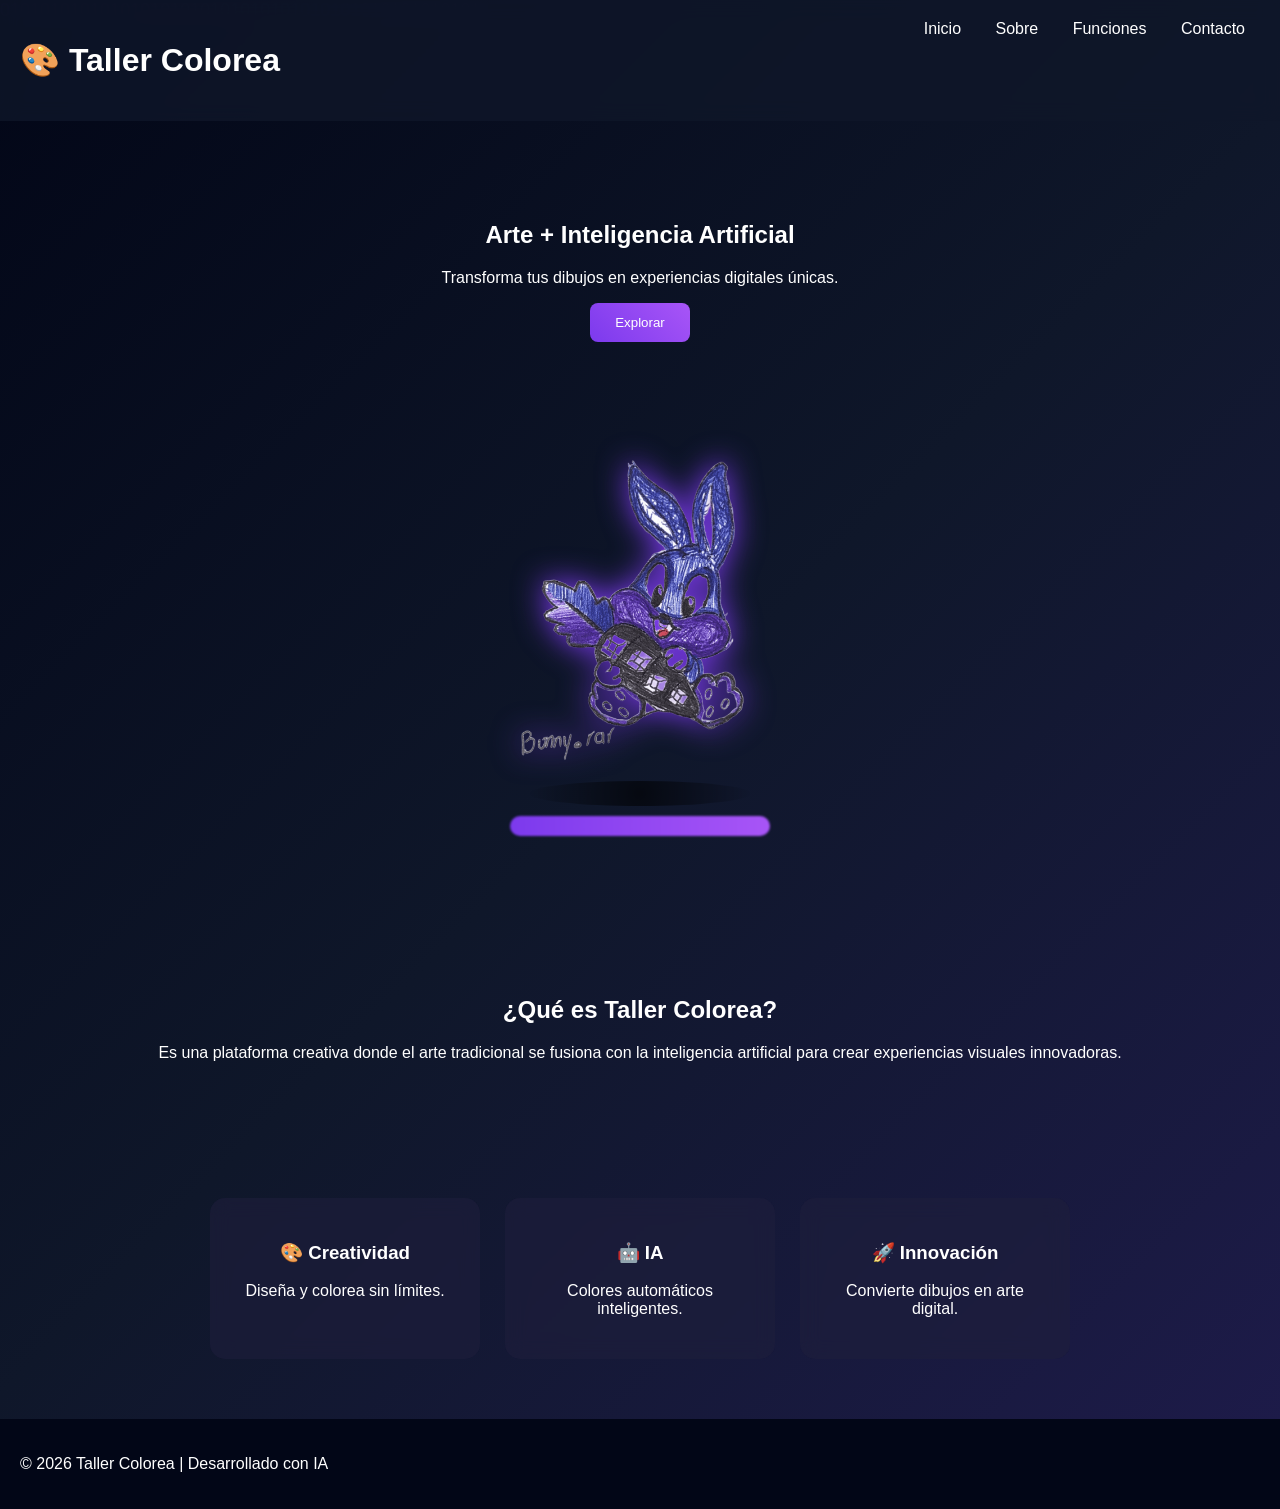
==== Taller_colorea/index.html @ 47f0519f "Add files via upload" ====
<!DOCTYPE html>
<html lang="es">
<head>
    <meta charset="UTF-8">
    <title>Taller Colorea</title>
    <link rel="stylesheet" href="styles.css">
</head>
<body>

<header>
    <h1>🎨 Taller Colorea</h1>
    <nav>
        <a href="#inicio">Inicio</a>
        <a href="#about">Sobre</a>
        <a href="#features">Funciones</a>
        <a href="#contacto">Contacto</a>
    </nav>
</header>

<!-- HERO -->
<section id="inicio" class="hero">
    <div class="hero-text">
        <h2>Arte + Inteligencia Artificial</h2>
        <p>Transforma tus dibujos en experiencias digitales únicas.</p>
        <button>Explorar</button>
    </div>

    <div class="bunny-container">
        <!-- ⚠️ corrige el nombre del archivo -->
        <img src="img/bunny_.png" alt="Bunny IA">

        <!-- sombra -->
        <div class="shadow"></div>

        <!-- plataforma -->
        <div class="platform"></div>
    </div>
</section>

<!-- ABOUT -->
<section id="about">
    <h2>¿Qué es Taller Colorea?</h2>
    <p>
        Es una plataforma creativa donde el arte tradicional se fusiona con la
        inteligencia artificial para crear experiencias visuales innovadoras.
    </p>
</section>

<!-- FEATURES -->
<section id="features" class="features">
    <div class="card">
        <h3>🎨 Creatividad</h3>
        <p>Diseña y colorea sin límites.</p>
    </div>

    <div class="card">
        <h3>🤖 IA</h3>
        <p>Colores automáticos inteligentes.</p>
    </div>

    <div class="card">
        <h3>🚀 Innovación</h3>
        <p>Convierte dibujos en arte digital.</p>
    </div>
</section>

<!-- FOOTER -->
<footer id="contacto">
    <p>© 2026 Taller Colorea | Desarrollado con IA</p>
</footer>

</body>
</html>
---- Taller_colorea/styles.css ----
body {
    margin: 0;
    font-family: 'Segoe UI', sans-serif;
    color: white;
    overflow-x: hidden;

    background: linear-gradient(135deg, #020617, #0f172a, #1e1b4b);
}

/* Fondo binario más suave */
body::before {
    content: "010101010101010101010101010101010101010101010101";
    position: fixed;
    top: 0;
    left: 0;
    width: 100%;
    height: 200%;
    color: rgba(168, 85, 247, 0.07);
    font-size: 18px;
    white-space: pre;
    animation: scroll 20s linear infinite;
    pointer-events: none;
}

@keyframes scroll {
    from { transform: translateY(0); }
    to { transform: translateY(-50%); }
}

/* HEADER */
header {
    display: flex;
    justify-content: space-between;
    padding: 20px;
    background: rgba(15, 23, 42, 0.8);
    backdrop-filter: blur(10px);
    position: sticky;
    top: 0;
}

nav a {
    margin: 0 15px;
    text-decoration: none;
    color: white;
    transition: 0.3s;
}

nav a:hover {
    color: #a855f7;
}

/* HERO */
.hero {
    display: flex;
    flex-direction: column;
    align-items: center;
    padding: 80px 20px;
    text-align: center;
}

.hero-text {
    max-width: 500px;
}

/* CONEJO */
.bunny-container {
    position: relative;
    margin-top: 50px;
}

/* Plataforma */
.platform {
    width: 260px;
    height: 20px;
    background: linear-gradient(90deg, #7c3aed, #a855f7);
    border-radius: 50px;
    margin: 0 auto;
    filter: blur(1px);
}

/* Sombra */
.shadow {
    width: 220px;
    height: 25px;
    background: radial-gradient(circle, rgba(0,0,0,0.6), transparent);
    border-radius: 50%;
    margin: 10px auto;
}

/* Imagen */
.bunny-container img {
    width: 280px;
    display: block;
    margin: 0 auto;
    transition: 0.4s;
    filter: drop-shadow(0 0 15px #7c3aed);
}

.bunny-container img:hover {
    transform: translateY(-10px) scale(1.05);
}

/* BOTÓN */
button {
    padding: 12px 25px;
    background: linear-gradient(45deg, #7c3aed, #a855f7);
    border: none;
    color: white;
    cursor: pointer;
    border-radius: 8px;
    transition: 0.3s;
}

button:hover {
    transform: scale(1.1);
}

/* SECCIONES */
section {
    padding: 60px 20px;
    text-align: center;
}

/* FEATURES */
.features {
    display: flex;
    justify-content: center;
    gap: 25px;
    flex-wrap: wrap;
}

.card {
    background: rgba(30, 30, 60, 0.6);
    padding: 25px;
    border-radius: 15px;
    width: 220px;
    backdrop-filter: blur(10px);
    transition: 0.3s;
}

.card:hover {
    transform: translateY(-10px);
    background: linear-gradient(135deg, #7c3aed, #4c1d95);
}

/* FOOTER */
footer {
    background: #020617;
    padding: 20px;
}
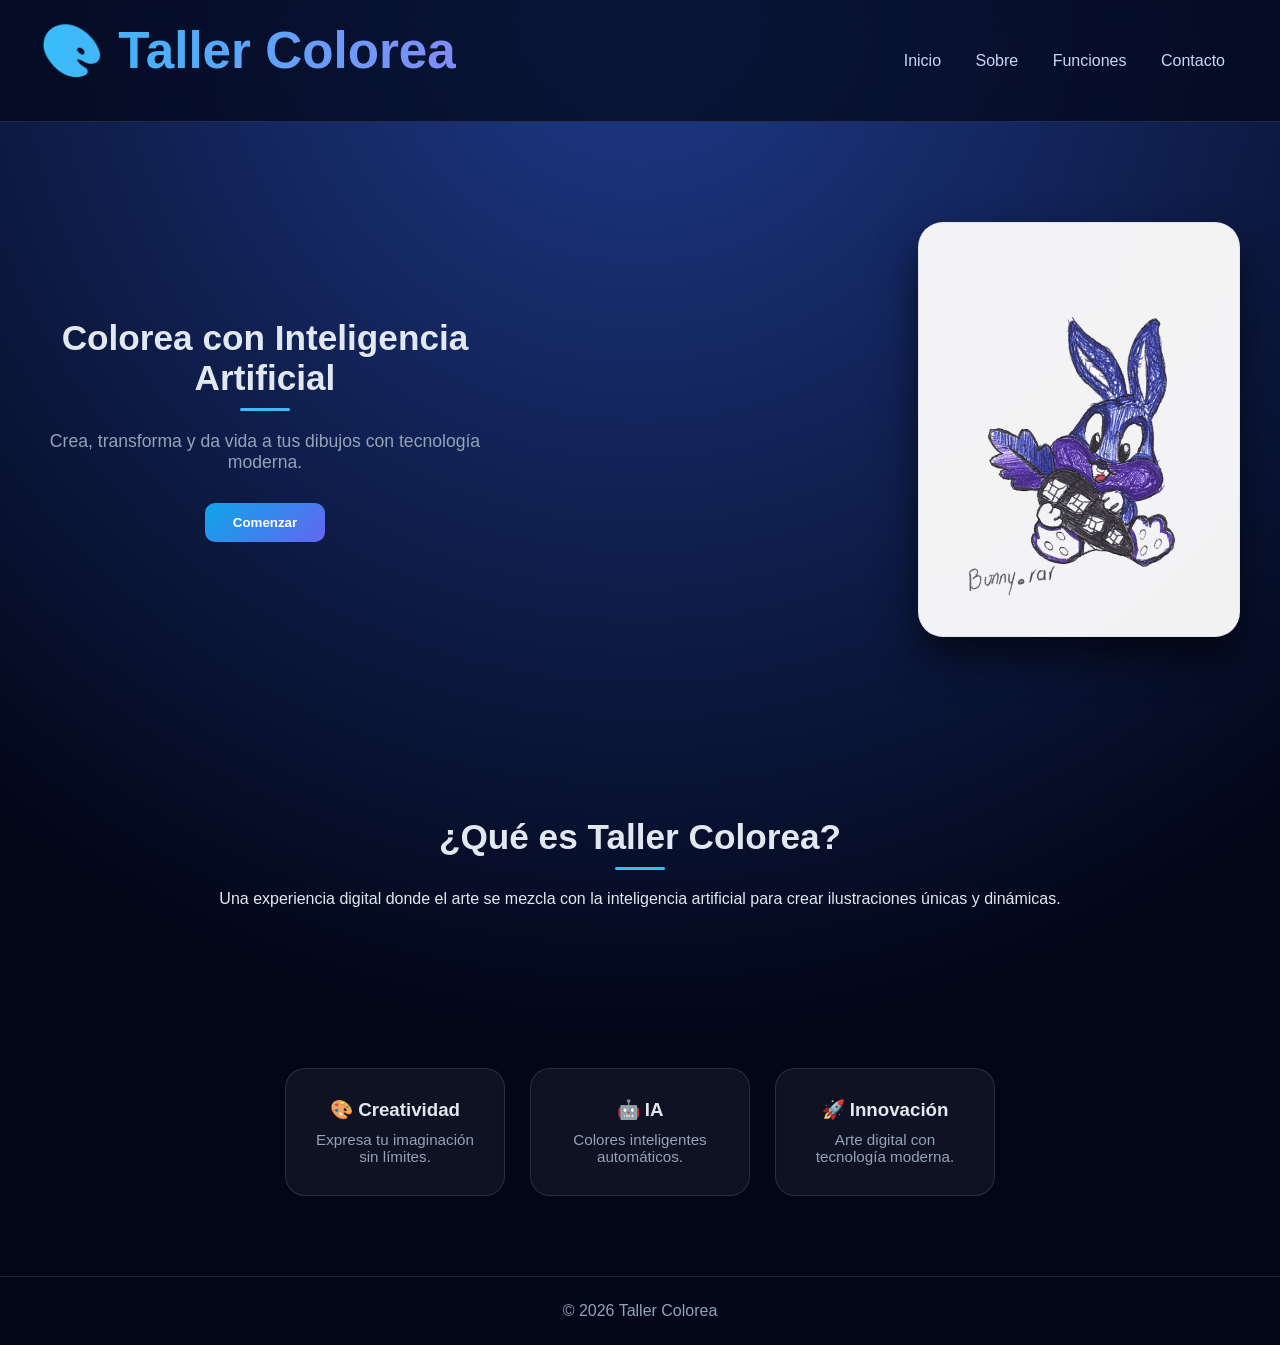
==== commit b029a345: "rediseño Updated content and structure of the main HTML file." ====
--- a/Taller_colorea/index.html
+++ b/Taller_colorea/index.html
@@ -19,55 +19,52 @@
 
 <!-- HERO -->
 <section id="inicio" class="hero">
+
     <div class="hero-text">
-        <h2>Arte + Inteligencia Artificial</h2>
-        <p>Transforma tus dibujos en experiencias digitales únicas.</p>
-        <button>Explorar</button>
+        <h2>Colorea con Inteligencia Artificial</h2>
+        <p>Crea, transforma y da vida a tus dibujos con tecnología moderna.</p>
+        <button>Comenzar</button>
     </div>
 
-    <div class="bunny-container">
-        <!-- ⚠️ corrige el nombre del archivo -->
+    <!-- TARJETA DEL CONEJO -->
+    <div class="bunny-card">
         <img src="img/bunny_.png" alt="Bunny IA">
+    </div>
 
-        <!-- sombra -->
-        <div class="shadow"></div>
-
-        <!-- plataforma -->
-        <div class="platform"></div>
-    </div>
 </section>
 
 <!-- ABOUT -->
 <section id="about">
     <h2>¿Qué es Taller Colorea?</h2>
     <p>
-        Es una plataforma creativa donde el arte tradicional se fusiona con la
-        inteligencia artificial para crear experiencias visuales innovadoras.
+        Una experiencia digital donde el arte se mezcla con la inteligencia artificial
+        para crear ilustraciones únicas y dinámicas.
     </p>
 </section>
 
 <!-- FEATURES -->
 <section id="features" class="features">
+
     <div class="card">
         <h3>🎨 Creatividad</h3>
-        <p>Diseña y colorea sin límites.</p>
+        <p>Expresa tu imaginación sin límites.</p>
     </div>
 
     <div class="card">
         <h3>🤖 IA</h3>
-        <p>Colores automáticos inteligentes.</p>
+        <p>Colores inteligentes automáticos.</p>
     </div>
 
     <div class="card">
         <h3>🚀 Innovación</h3>
-        <p>Convierte dibujos en arte digital.</p>
+        <p>Arte digital con tecnología moderna.</p>
     </div>
+
 </section>
 
-<!-- FOOTER -->
 <footer id="contacto">
-    <p>© 2026 Taller Colorea | Desarrollado con IA</p>
+    <p>© 2026 Taller Colorea</p>
 </footer>
 
 </body>
-</html>+</html>
--- a/Taller_colorea/styles.css
+++ b/Taller_colorea/styles.css
@@ -1,124 +1,162 @@
+/* RESET */
+* {
+    margin: 0;
+    padding: 0;
+    box-sizing: border-box;
+}
+
+/* BODY */
 body {
-    margin: 0;
     font-family: 'Segoe UI', sans-serif;
-    color: white;
-    overflow-x: hidden;
-
-    background: linear-gradient(135deg, #020617, #0f172a, #1e1b4b);
-}
-
-/* Fondo binario más suave */
-body::before {
-    content: "010101010101010101010101010101010101010101010101";
-    position: fixed;
-    top: 0;
-    left: 0;
-    width: 100%;
-    height: 200%;
-    color: rgba(168, 85, 247, 0.07);
-    font-size: 18px;
-    white-space: pre;
-    animation: scroll 20s linear infinite;
-    pointer-events: none;
-}
-
-@keyframes scroll {
-    from { transform: translateY(0); }
-    to { transform: translateY(-50%); }
+    color: #e2e8f0;
+
+    /* fondo moderno con profundidad */
+    background: radial-gradient(circle at top, #1e3a8a, #020617 70%);
 }
 
 /* HEADER */
 header {
     display: flex;
     justify-content: space-between;
-    padding: 20px;
-    background: rgba(15, 23, 42, 0.8);
-    backdrop-filter: blur(10px);
+    align-items: center;
+    padding: 20px 40px;
+
     position: sticky;
     top: 0;
-}
-
+
+    background: rgba(2, 6, 23, 0.7);
+    backdrop-filter: blur(14px);
+    border-bottom: 1px solid rgba(148, 163, 184, 0.2);
+}
+
+/* NAV */
 nav a {
     margin: 0 15px;
     text-decoration: none;
-    color: white;
+    color: #cbd5f5;
+    font-weight: 500;
+    position: relative;
     transition: 0.3s;
 }
 
+nav a::after {
+    content: "";
+    position: absolute;
+    width: 0%;
+    height: 2px;
+    background: #38bdf8;
+    left: 0;
+    bottom: -5px;
+    transition: 0.3s;
+}
+
 nav a:hover {
-    color: #a855f7;
+    color: #38bdf8;
+}
+
+nav a:hover::after {
+    width: 100%;
 }
 
 /* HERO */
 .hero {
     display: flex;
-    flex-direction: column;
+    justify-content: space-between;
     align-items: center;
+    padding: 100px 40px;
+    flex-wrap: wrap;
+    gap: 40px;
+}
+
+/* TEXTO */
+.hero-text {
+    max-width: 450px;
+}
+
+/* TITULO */
+h1 {
+    font-size: 3.2rem;
+    font-weight: 900;
+    line-height: 1.2;
+
+    background: linear-gradient(90deg, #38bdf8, #818cf8);
+    -webkit-background-clip: text;
+    -webkit-text-fill-color: transparent;
+
+    margin-bottom: 20px;
+}
+
+/* DESCRIPCIÓN */
+.hero-text p {
+    font-size: 1.1rem;
+    color: #94a3b8;
+    margin-bottom: 30px;
+}
+
+/* BOTÓN */
+button {
+    padding: 12px 28px;
+    border: none;
+    border-radius: 10px;
+
+    background: linear-gradient(135deg, #0ea5e9, #6366f1);
+    color: white;
+    font-weight: 600;
+    cursor: pointer;
+    transition: 0.3s;
+}
+
+button:hover {
+    transform: translateY(-3px);
+    box-shadow: 0 10px 25px rgba(14, 165, 233, 0.4);
+}
+
+/* CONTENEDOR DEL CONEJO */
+.bunny-card {
+    background: rgba(252, 251, 251, 0.966);
+    padding: 30px;
+    border-radius: 25px;
+
+    border: 1px solid rgba(148, 163, 184, 0.2);
+
+    backdrop-filter: blur(10px);
+
+    box-shadow: 0 20px 40px rgba(0, 0, 0, 0.6);
+
+    transition: 0.4s;
+}
+
+.bunny-card img {
+    width: 260px;
+    display: block;
+}
+
+/* EFECTO FLOTANTE */
+.bunny-card:hover {
+    transform: translateY(-12px) scale(1.03);
+}
+
+/* SECCIONES */
+section {
     padding: 80px 20px;
     text-align: center;
 }
 
-.hero-text {
-    max-width: 500px;
-}
-
-/* CONEJO */
-.bunny-container {
-    position: relative;
-    margin-top: 50px;
-}
-
-/* Plataforma */
-.platform {
-    width: 260px;
-    height: 20px;
-    background: linear-gradient(90deg, #7c3aed, #a855f7);
-    border-radius: 50px;
-    margin: 0 auto;
-    filter: blur(1px);
-}
-
-/* Sombra */
-.shadow {
-    width: 220px;
-    height: 25px;
-    background: radial-gradient(circle, rgba(0,0,0,0.6), transparent);
-    border-radius: 50%;
+/* TITULOS */
+section h2 {
+    font-size: 2.2rem;
+    margin-bottom: 20px;
+    color: #e2e8f0;
+}
+
+section h2::after {
+    content: "";
+    width: 50px;
+    height: 3px;
+    background: #38bdf8;
+    display: block;
     margin: 10px auto;
-}
-
-/* Imagen */
-.bunny-container img {
-    width: 280px;
-    display: block;
-    margin: 0 auto;
-    transition: 0.4s;
-    filter: drop-shadow(0 0 15px #7c3aed);
-}
-
-.bunny-container img:hover {
-    transform: translateY(-10px) scale(1.05);
-}
-
-/* BOTÓN */
-button {
-    padding: 12px 25px;
-    background: linear-gradient(45deg, #7c3aed, #a855f7);
-    border: none;
-    color: white;
-    cursor: pointer;
-    border-radius: 8px;
-    transition: 0.3s;
-}
-
-button:hover {
-    transform: scale(1.1);
-}
-
-/* SECCIONES */
-section {
-    padding: 60px 20px;
-    text-align: center;
+    border-radius: 10px;
 }
 
 /* FEATURES */
@@ -129,22 +167,45 @@
     flex-wrap: wrap;
 }
 
+/* CARDS */
 .card {
-    background: rgba(30, 30, 60, 0.6);
-    padding: 25px;
-    border-radius: 15px;
+    background: rgba(255, 255, 255, 0.05);
+    padding: 30px;
+    border-radius: 20px;
     width: 220px;
+
+    border: 1px solid rgba(148, 163, 184, 0.2);
+
     backdrop-filter: blur(10px);
-    transition: 0.3s;
-}
-
+
+    transition: 0.4s;
+}
+
+.card h3 {
+    margin-bottom: 10px;
+    font-weight: 700;
+}
+
+.card p {
+    font-size: 0.95rem;
+    color: #94a3b8;
+}
+
+/* HOVER CARDS */
 .card:hover {
     transform: translateY(-10px);
-    background: linear-gradient(135deg, #7c3aed, #4c1d95);
+    background: linear-gradient(135deg, #0ea5e9, #6366f1);
+}
+
+.card:hover p {
+    color: white;
 }
 
 /* FOOTER */
 footer {
     background: #020617;
-    padding: 20px;
-}+    color: #94a3b8;
+    padding: 25px;
+    text-align: center;
+    border-top: 1px solid rgba(148, 163, 184, 0.2);
+}
